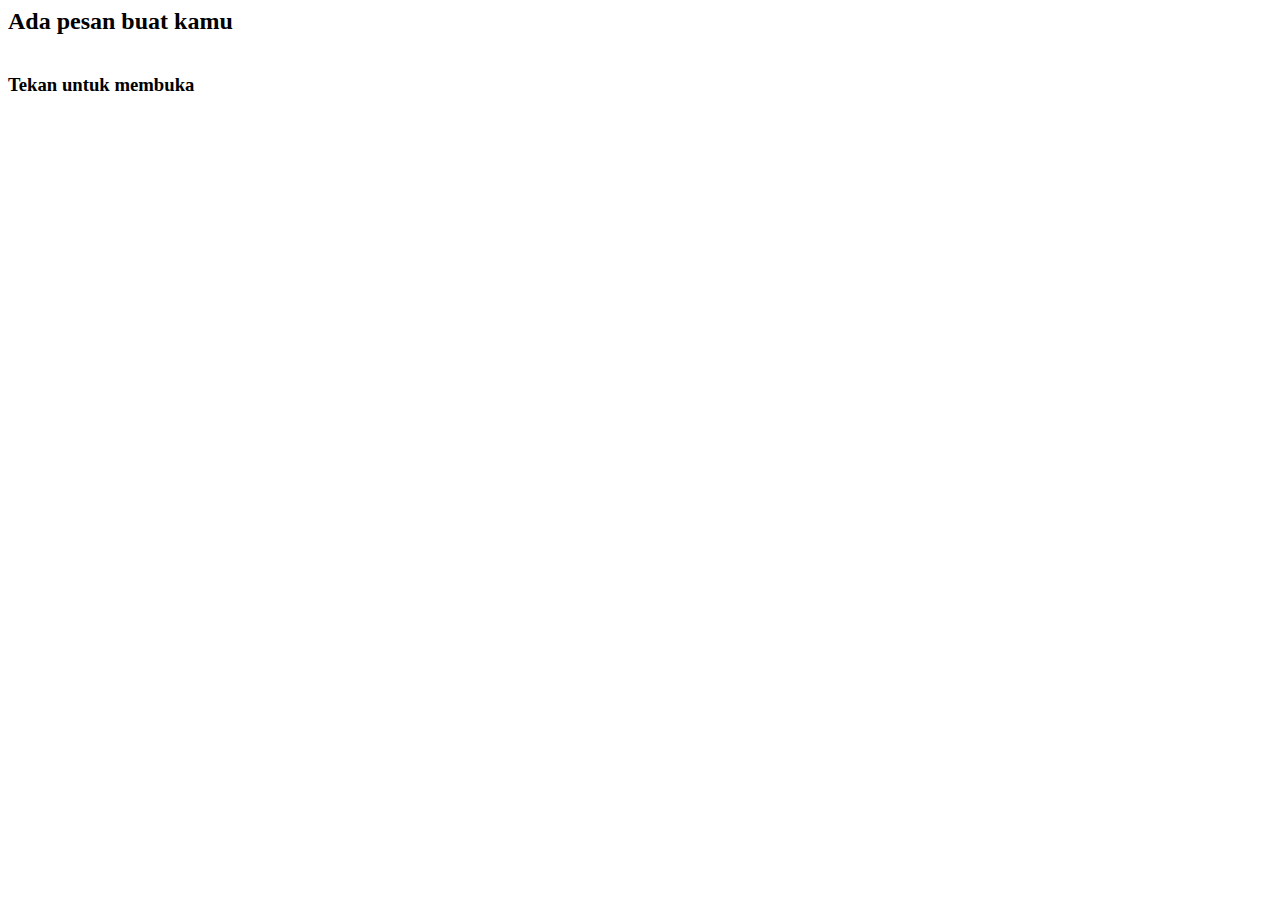
==== isi.html @ 0cc64ef0 "first commit" ====
<html lang="en">
  <head>
    <meta charset="UTF-8" />
    <meta http-equiv="X-UA-Compatible" content="IE=edge" />
    <meta name="viewport" content="width=device-width, initial-scale=1.0" />
    <link rel="preconnect" href="https://fonts.googleapis.com" />
    <link rel="preconnect" href="https://fonts.gstatic.com" crossorigin />
    <link href="https://fonts.googleapis.com/css2?family=Ubuntu:wght@400;500;700&display=swap" rel="stylesheet" />
    <script src="https://unpkg.com/aos@2.3.1/dist/aos.js"></script>
    <link href="https://unpkg.com/aos@2.3.1/dist/aos.css" rel="stylesheet" />
    <link href="https://fonts.googleapis.com/icon?family=Material+Icons+Sharp" rel="stylesheet" />
    <script src="https://cdn.jsdelivr.net/npm/sweetalert2@11.4.4/dist/sweetalert2.all.min.js"></script>
    <title>Happy Birth Day</title>
    <link rel="stylesheet" href="https://dekatutorial.github.io/spl/s.css" />
    <script src="https://dekatutorial.github.io/spl/s.js"></script>
  </head>
  <body class="body">
    <div class="open" onclick="bukaSurat()">
      <div class="card"> <h2>Ada pesan buat kamu</h2>
        <img class="mail" src="https://dekatutorial.github.io/spesial_mail.png" alt="" srcset="" />
        <h3>Tekan untuk membuka</h3>
      </div>
    </div>

    <script>
      function bukaSurat() {
        // Tambahkan logika di sini untuk membuka surat
        // Anda dapat menampilkan/menyembunyikan elemen atau memuat konten secara dinamis
        alert('Surat terbuka!');
      }
    </script>

  </body>
</html>
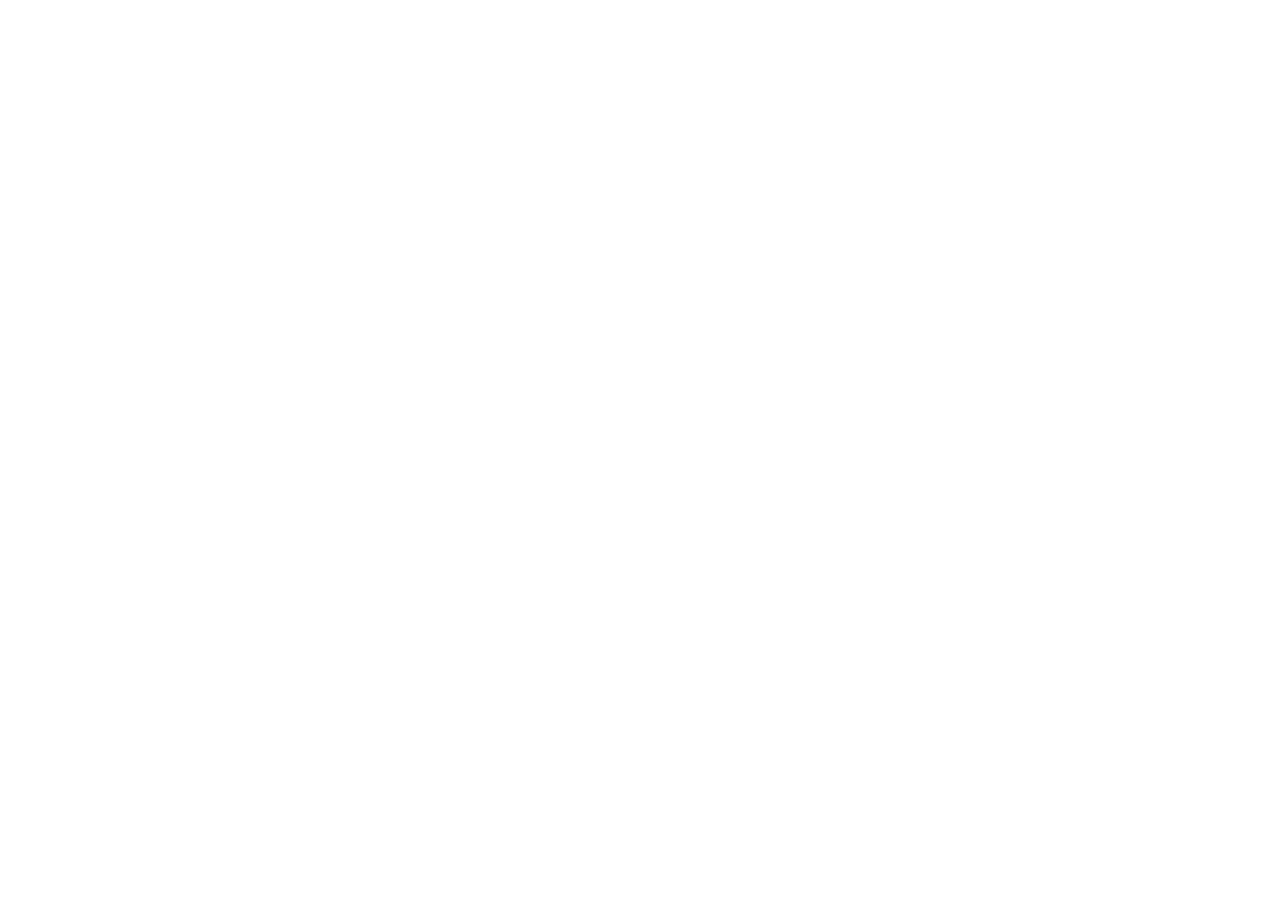
==== commit 525d6e65: "ubah" ====
--- a/isi.html
+++ b/isi.html
@@ -1,34 +1,15 @@
+<!DOCTYPE html>
 <html lang="en">
-  <head>
-    <meta charset="UTF-8" />
-    <meta http-equiv="X-UA-Compatible" content="IE=edge" />
-    <meta name="viewport" content="width=device-width, initial-scale=1.0" />
-    <link rel="preconnect" href="https://fonts.googleapis.com" />
-    <link rel="preconnect" href="https://fonts.gstatic.com" crossorigin />
-    <link href="https://fonts.googleapis.com/css2?family=Ubuntu:wght@400;500;700&display=swap" rel="stylesheet" />
-    <script src="https://unpkg.com/aos@2.3.1/dist/aos.js"></script>
-    <link href="https://unpkg.com/aos@2.3.1/dist/aos.css" rel="stylesheet" />
-    <link href="https://fonts.googleapis.com/icon?family=Material+Icons+Sharp" rel="stylesheet" />
-    <script src="https://cdn.jsdelivr.net/npm/sweetalert2@11.4.4/dist/sweetalert2.all.min.js"></script>
-    <title>Happy Birth Day</title>
-    <link rel="stylesheet" href="https://dekatutorial.github.io/spl/s.css" />
-    <script src="https://dekatutorial.github.io/spl/s.js"></script>
-  </head>
-  <body class="body">
-    <div class="open" onclick="bukaSurat()">
-      <div class="card"> <h2>Ada pesan buat kamu</h2>
-        <img class="mail" src="https://dekatutorial.github.io/spesial_mail.png" alt="" srcset="" />
-        <h3>Tekan untuk membuka</h3>
-      </div>
-    </div>
-
-    <script>
-      function bukaSurat() {
-        // Tambahkan logika di sini untuk membuka surat
-        // Anda dapat menampilkan/menyembunyikan elemen atau memuat konten secara dinamis
-        alert('Surat terbuka!');
-      }
-    </script>
-
-  </body>
-</html>
+<head>
+    <meta charset="UTF-8">
+    <meta http-equiv="X-UA-Compatible" content="IE=7">
+    <meta name="viewport" content="width=device-width, initial-scale=1.0">
+    <link rel="stylesheet" href="https://fonts.googleapis.com/css?family=Indie+Flower">
+    <link rel="stylesheet" href="https://fonts.googleapis.com/css?family=Amatic+SC">
+    <link rel="stylesheet" href="style.css">
+    <title>SUT</title>
+</head>
+<body>
+    
+</body>
+</html>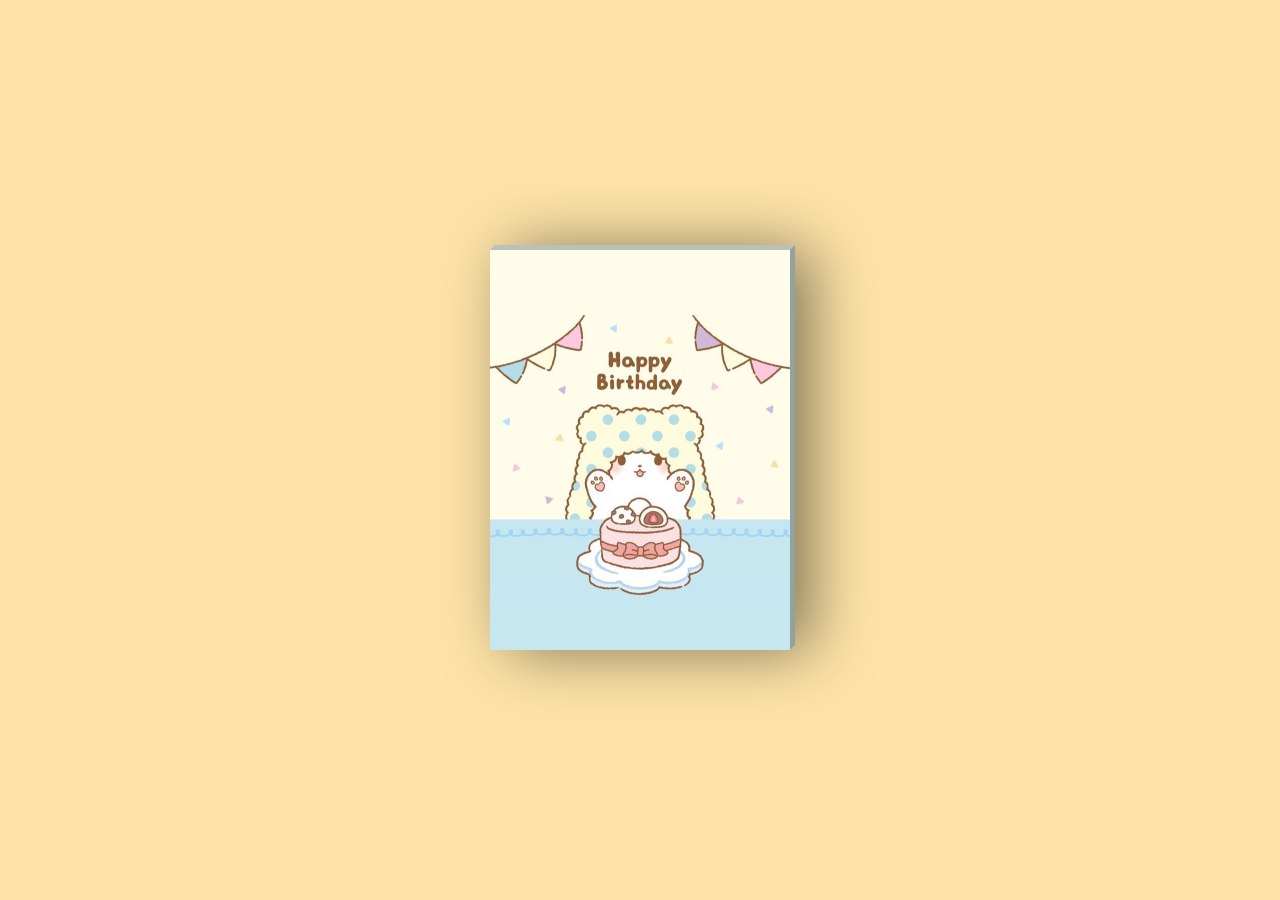
==== commit 838dece6: "set" ====
--- a/isi.html
+++ b/isi.html
@@ -2,14 +2,36 @@
 <html lang="en">
 <head>
     <meta charset="UTF-8">
-    <meta http-equiv="X-UA-Compatible" content="IE=7">
+    <meta http-equiv="X-UA-Compatible" content="IE=edge">
     <meta name="viewport" content="width=device-width, initial-scale=1.0">
     <link rel="stylesheet" href="https://fonts.googleapis.com/css?family=Indie+Flower">
     <link rel="stylesheet" href="https://fonts.googleapis.com/css?family=Amatic+SC">
+    <link rel="icon" href="download__7_-removebg-preview.png" type="image/x-icon">
     <link rel="stylesheet" href="style.css">
     <title>SUT</title>
 </head>
 <body>
-    
+    <div class="card">
+        <div class="imgBox">
+            <div class="bark"></div>
+            <img src="download (6c).jpg" alt="Last of Us">
+        </div>
+        <div class="details">
+            <h4 class="color1">You're not a fossil (YET)</h4>
+            <h4 class="color2">(HAPPY BIRTHDAY)</h4>
+            <p>ssassfafsffssas</p>
+            <p>sfsaasfs</p>
+            <p>safsasfssa</p>
+            <p>sfsfsasas</p>
+            <p>sfassf kjhikjhsfa</p>
+            <p>safssasf</p>
+            <p>gdsaasfsaf</p>
+
+            <p>How do you do that? </p>
+            <p class="text-right">HAPPY BIRTHDAY</p>
+            <p class="text-right">RikoRizky</p>
+        </div>
+    </div>
+    <script src="script.js"></script>
 </body>
-</html>+</html>
--- a/style.css
+++ b/style.css
@@ -0,0 +1,126 @@
+@import url('https://fonts.googleapis.com/css?family=Indie+Flower');
+@import url('https://fonts.googleapis.com/css?family=Amatic+SC');
+
+body {
+    font-family: 'Indie Flower', cursive !important;
+    background: #FDE3A7;
+    margin: 0;
+    padding: 0;
+}
+
+::selection {
+    background: transparent;
+}
+
+h4 {
+    font-size: 26px;
+    line-height: 1;
+    font-family: 'Amatic SC', cursive !important;
+}
+
+.color1 {
+    color: #1BBC9B;
+}
+
+.color2 {
+    color: #C0392B;
+}
+
+.card {
+    color: #013243;
+    position: absolute;
+    top: 50%;
+    left: 50%;
+    width: 300px;
+    height: 400px;
+    background: #e0e1dc;
+    transform-style: preserve-3d;
+    transform: translate(-50%, -50%) perspective(2000px);
+    box-shadow: inset 300px 0 50px rgba(0, 0, 0, .5), 20px 0 60px rgba(0, 0, 0, .5);
+    transition: 1s;
+}
+
+.card:hover {
+    transform: translate(-50%, -50%) perspective(2000px) rotate(15deg) scale(1.2);
+    box-shadow: inset 20px 0 50px rgba(0, 0, 0, .5), 0 10px 100px rgba(0, 0, 0, .5);
+}
+
+.card:before {
+    content: '';
+    position: absolute;
+    top: -5px;
+    left: 0;
+    width: 100%;
+    height: 5px;
+    background: #BAC1BA;
+    transform-origin: bottom;
+    transform: skewX(-45deg);
+}
+
+.card:after {
+    content: '';
+    position: absolute;
+    top: 0;
+    right: -5px;
+    width: 5px;
+    height: 100%;
+    background: #92A29C;
+    transform-origin: left;
+    transform: skewy(-45deg);
+}
+
+.card .imgBox {
+    width: 100%;
+    height: 100%;
+    position: relative;
+    transform-origin: left;
+    transition: .7s;
+}
+
+.card .bark {
+    position: absolute;
+    background: #e0e1dc;
+    width: 100%;
+    height: 100%;
+    opacity: 0;
+    transition: .7s;
+}
+
+.card .imgBox img {
+    width: 100%;
+    height: 100%;
+    object-fit: cover;
+}
+
+.card:hover .imgBox {
+    transform: rotateY(-135deg);
+}
+
+.card:hover .bark {
+    opacity: 1;
+    transition: .6s;
+    box-shadow: 300px 200px 100px rgba(0, 0, 0, .4) inset;
+}
+
+.card .details {
+    position: absolute;
+    top: 0;
+    left: 0;
+    box-sizing: border-box;
+    padding: 10px; 
+    z-index: -1;
+    width: 100%;
+}
+
+.card .details h4 {
+    text-align: center;
+    margin: 0 0 10px; 
+}
+
+.card .details p {
+    margin: 5px 0 0;
+}
+
+.text-right {
+    text-align: right;
+}   
